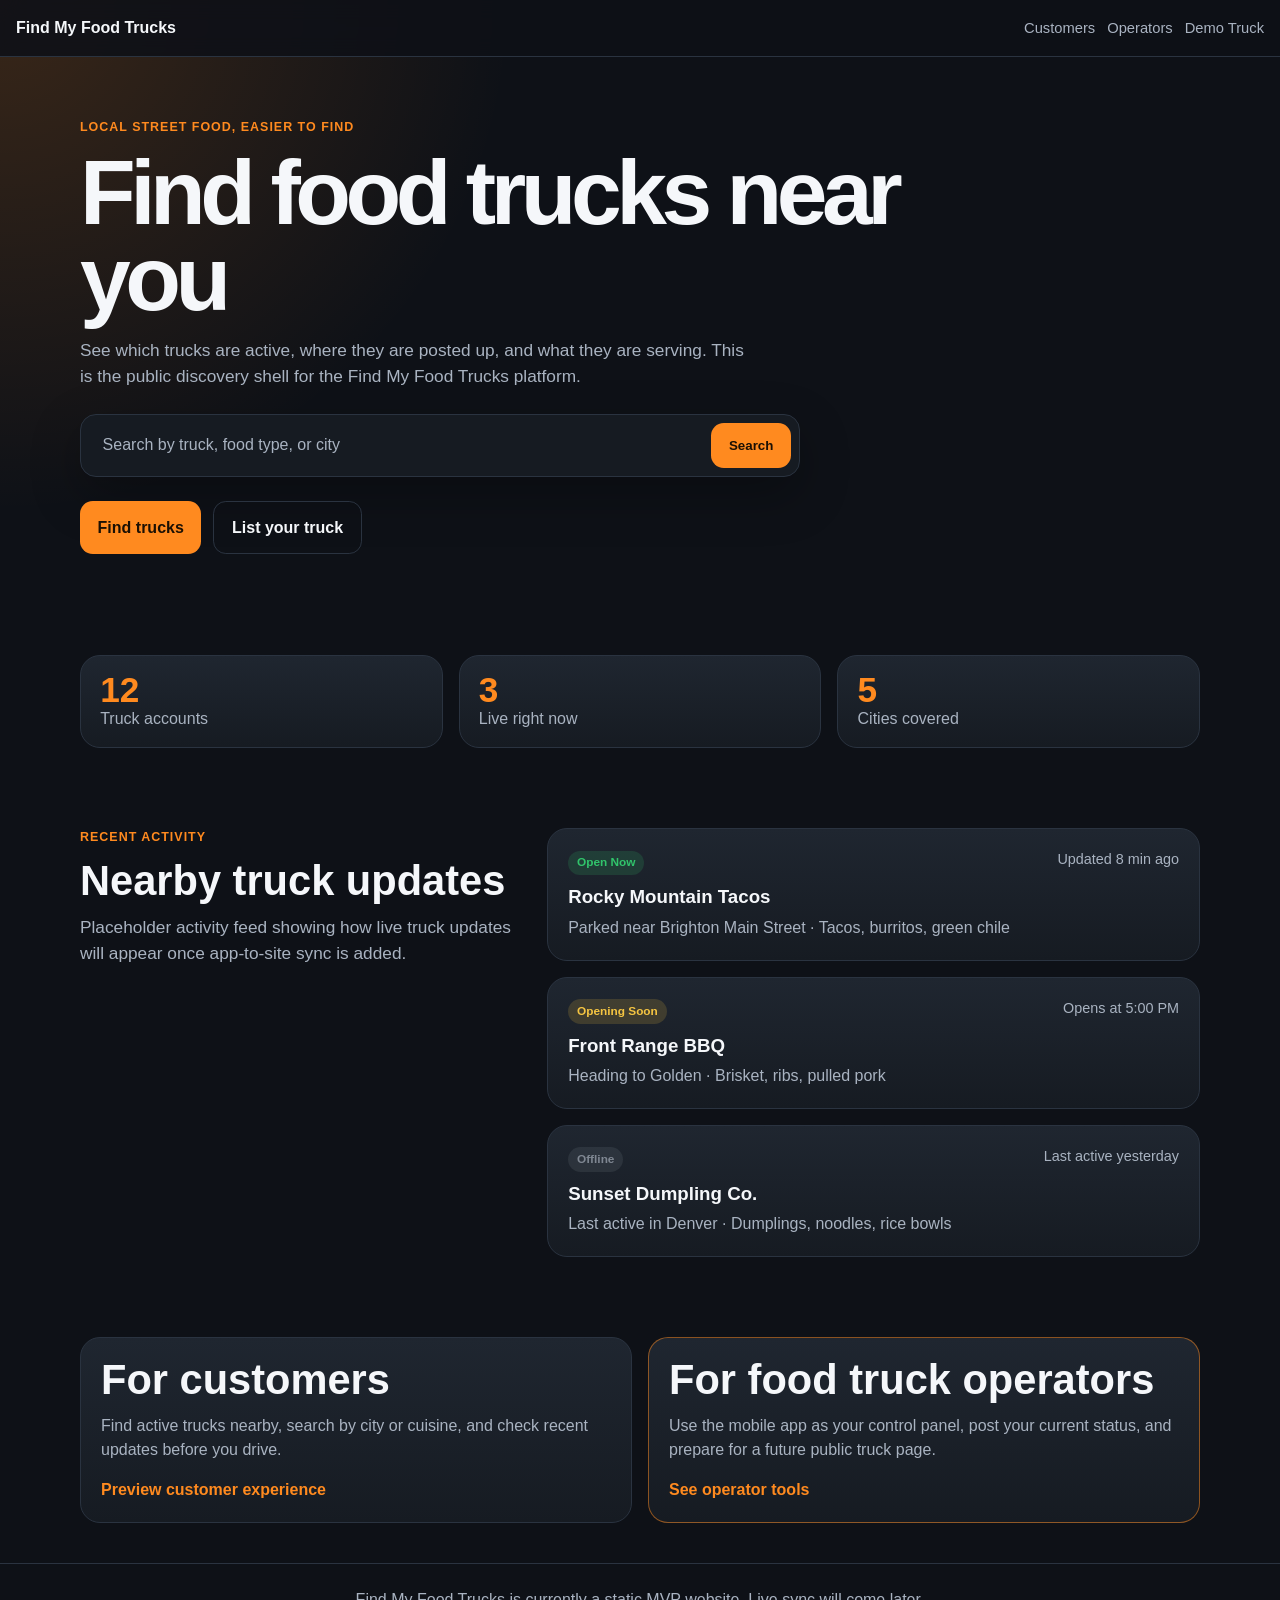
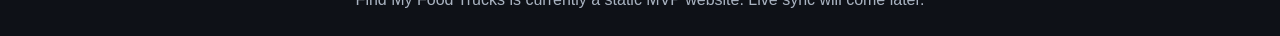
==== index.html @ 8c0d7467 "Initial static site build" ====
<!DOCTYPE html>
<html lang="en">
<head>
  <meta charset="UTF-8" />
  <meta name="viewport" content="width=device-width, initial-scale=1.0" />
  <title>Find My Food Trucks</title>
  <link rel="stylesheet" href="styles.css" />
</head>
<body>
  <header class="site-header">
    <a class="brand" href="index.html">Find My Food Trucks</a>

    <nav class="nav-links" aria-label="Main navigation">
      <a href="customers.html">Customers</a>
      <a href="operators.html">Operators</a>
      <a href="trucks/demo-truck.html">Demo Truck</a>
    </nav>
  </header>

  <main>
    <section class="hero section">
      <div class="hero-content">
        <p class="eyebrow">Local street food, easier to find</p>
        <h1>Find food trucks near you</h1>
        <p class="hero-text">
          See which trucks are active, where they are posted up, and what they are serving.
          This is the public discovery shell for the Find My Food Trucks platform.
        </p>

        <form class="search-card" action="#" method="get">
          <label for="truck-search" class="sr-only">Search food trucks</label>
          <input
            id="truck-search"
            type="search"
            placeholder="Search by truck, food type, or city"
          />
          <button type="submit">Search</button>
        </form>

        <div class="hero-actions">
          <a class="button primary" href="customers.html">Find trucks</a>
          <a class="button secondary" href="operators.html">List your truck</a>
        </div>
      </div>
    </section>

    <section class="stats section" aria-label="Platform stats">
      <article class="stat-card">
        <strong>12</strong>
        <span>Truck accounts</span>
      </article>
      <article class="stat-card">
        <strong>3</strong>
        <span>Live right now</span>
      </article>
      <article class="stat-card">
        <strong>5</strong>
        <span>Cities covered</span>
      </article>
    </section>

    <section class="section split-section">
      <div>
        <p class="eyebrow">Recent activity</p>
        <h2>Nearby truck updates</h2>
        <p class="section-text">
          Placeholder activity feed showing how live truck updates will appear once app-to-site sync is added.
        </p>
      </div>

      <div class="activity-list">
        <article class="activity-card">
          <div>
            <span class="status-badge open">Open Now</span>
            <h3><a href="trucks/demo-truck.html">Rocky Mountain Tacos</a></h3>
            <p>Parked near Brighton Main Street · Tacos, burritos, green chile</p>
          </div>
          <span class="activity-time">Updated 8 min ago</span>
        </article>

        <article class="activity-card">
          <div>
            <span class="status-badge soon">Opening Soon</span>
            <h3>Front Range BBQ</h3>
            <p>Heading to Golden · Brisket, ribs, pulled pork</p>
          </div>
          <span class="activity-time">Opens at 5:00 PM</span>
        </article>

        <article class="activity-card">
          <div>
            <span class="status-badge offline">Offline</span>
            <h3>Sunset Dumpling Co.</h3>
            <p>Last active in Denver · Dumplings, noodles, rice bowls</p>
          </div>
          <span class="activity-time">Last active yesterday</span>
        </article>
      </div>
    </section>

    <section class="section cta-grid">
      <article class="cta-card">
        <h2>For customers</h2>
        <p>
          Find active trucks nearby, search by city or cuisine, and check recent updates before you drive.
        </p>
        <a class="text-link" href="customers.html">Preview customer experience</a>
      </article>

      <article class="cta-card accent">
        <h2>For food truck operators</h2>
        <p>
          Use the mobile app as your control panel, post your current status, and prepare for a future public truck page.
        </p>
        <a class="text-link" href="operators.html">See operator tools</a>
      </article>
    </section>
  </main>

  <footer class="site-footer">
    <p>Find My Food Trucks is currently a static MVP website. Live sync will come later.</p>
  </footer>
</body>
</html>
---- styles.css ----
:root {
  --bg: #0e1117;
  --panel: #161b22;
  --panel-soft: #1f2630;
  --text: #f5f7fa;
  --muted: #a9b3c1;
  --line: #2a3340;
  --orange: #ff8a1f;
  --green: #31c46b;
  --yellow: #f5c542;
  --gray: #7f8792;
}

* {
  box-sizing: border-box;
}

body {
  margin: 0;
  font-family: Arial, Helvetica, sans-serif;
  background:
    radial-gradient(circle at top left, rgba(255, 138, 31, 0.18), transparent 32rem),
    var(--bg);
  color: var(--text);
  line-height: 1.5;
}

a {
  color: inherit;
}

.site-header {
  display: flex;
  justify-content: space-between;
  align-items: center;
  gap: 1rem;
  padding: 1rem;
  border-bottom: 1px solid var(--line);
  background: rgba(14, 17, 23, 0.88);
  position: sticky;
  top: 0;
  z-index: 10;
  backdrop-filter: blur(10px);
}

.brand {
  font-weight: 800;
  text-decoration: none;
}

.nav-links {
  display: flex;
  gap: 0.75rem;
  flex-wrap: wrap;
  justify-content: flex-end;
}

.nav-links a {
  color: var(--muted);
  text-decoration: none;
  font-size: 0.92rem;
}

.nav-links a:hover {
  color: var(--orange);
}

.section {
  width: min(1120px, calc(100% - 2rem));
  margin: 0 auto;
  padding: 2.5rem 0;
}

.hero {
  min-height: 62vh;
  display: flex;
  align-items: center;
}

.hero-content {
  max-width: 820px;
}

.eyebrow {
  color: var(--orange);
  font-weight: 700;
  text-transform: uppercase;
  letter-spacing: 0.08em;
  font-size: 0.78rem;
  margin: 0 0 0.75rem;
}

h1,
h2,
h3,
p {
  margin-top: 0;
}

h1 {
  font-size: clamp(2.6rem, 8vw, 5.7rem);
  line-height: 0.95;
  letter-spacing: -0.06em;
  margin-bottom: 1rem;
}

h2 {
  font-size: clamp(1.7rem, 4vw, 2.6rem);
  line-height: 1.05;
  margin-bottom: 0.75rem;
}

h3 {
  margin-bottom: 0.25rem;
}

.hero-text,
.section-text {
  color: var(--muted);
  max-width: 680px;
  font-size: 1.08rem;
}

.search-card {
  display: flex;
  gap: 0.5rem;
  padding: 0.5rem;
  background: var(--panel);
  border: 1px solid var(--line);
  border-radius: 1rem;
  max-width: 720px;
  margin: 1.5rem 0;
  box-shadow: 0 18px 50px rgba(0, 0, 0, 0.28);
}

.search-card input {
  flex: 1;
  min-width: 0;
  border: 0;
  outline: 0;
  background: transparent;
  color: var(--text);
  font-size: 1rem;
  padding: 0.85rem;
}

.search-card input::placeholder {
  color: var(--muted);
}

button,
.button {
  border: 0;
  border-radius: 0.8rem;
  padding: 0.85rem 1.1rem;
  font-weight: 800;
  cursor: pointer;
  text-decoration: none;
  display: inline-flex;
  align-items: center;
  justify-content: center;
}

button,
.button.primary {
  background: var(--orange);
  color: #1b1004;
}

button:hover,
.button.primary:hover {
  background: #ffa24d;
}

.button.secondary {
  background: transparent;
  color: var(--text);
  border: 1px solid var(--line);
}

.button.secondary:hover {
  border-color: var(--orange);
  color: var(--orange);
}

.hero-actions {
  display: flex;
  gap: 0.75rem;
  flex-wrap: wrap;
}

.stats {
  display: grid;
  grid-template-columns: repeat(3, 1fr);
  gap: 1rem;
}

.stat-card,
.activity-card,
.cta-card {
  background: linear-gradient(180deg, var(--panel-soft), var(--panel));
  border: 1px solid var(--line);
  border-radius: 1.25rem;
  padding: 1.25rem;
}

.stat-card {
  padding: 1rem 1.2rem;
}

.stat-card strong {
  display: block;
  font-size: 2.2rem;
  color: var(--orange);
  line-height: 1;
}

.stat-card span {
  color: var(--muted);
}

.split-section {
  display: grid;
  grid-template-columns: 0.8fr 1.2fr;
  gap: 2rem;
  align-items: start;
}

.activity-list {
  display: grid;
  gap: 1rem;
}

.activity-card {
  display: flex;
  justify-content: space-between;
  gap: 1rem;
}

.activity-card p {
  color: var(--muted);
  margin-bottom: 0;
}

.activity-card h3 a {
  text-decoration: none;
}

.activity-card h3 a:hover {
  color: var(--orange);
}

.activity-time {
  white-space: nowrap;
  color: var(--muted);
  font-size: 0.9rem;
}

.status-badge {
  display: inline-flex;
  width: fit-content;
  border-radius: 999px;
  padding: 0.22rem 0.55rem;
  font-size: 0.74rem;
  font-weight: 800;
  margin-bottom: 0.5rem;
}

.status-badge.open {
  background: rgba(49, 196, 107, 0.16);
  color: var(--green);
}

.status-badge.soon {
  background: rgba(245, 197, 66, 0.16);
  color: var(--yellow);
}

.status-badge.offline {
  background: rgba(127, 135, 146, 0.16);
  color: var(--gray);
}

.cta-grid {
  display: grid;
  grid-template-columns: repeat(2, 1fr);
  gap: 1rem;
}

.cta-card p {
  color: var(--muted);
}

.cta-card.accent {
  border-color: rgba(255, 138, 31, 0.5);
}

.text-link {
  color: var(--orange);
  font-weight: 800;
  text-decoration: none;
}

.text-link:hover {
  text-decoration: underline;
}

.truck-hero {
  display: grid;
  grid-template-columns: 1.1fr 0.9fr;
  gap: 2rem;
  align-items: center;
}

.truck-image-card {
  background: linear-gradient(180deg, var(--panel-soft), var(--panel));
  border: 1px solid var(--line);
  border-radius: 1.25rem;
  padding: 1rem;
  max-width: 360px;
  justify-self: end;
}

.truck-image-card img {
  display: block;
  width: 100%;
  max-height: 420px;
  object-fit: contain;
  border-radius: 1rem;
}

.truck-meta {
  color: var(--muted);
  margin: 1.25rem 0;
}

.truck-meta p {
  margin-bottom: 0.4rem;
}

.site-footer {
  border-top: 1px solid var(--line);
  padding: 1.5rem 1rem;
  color: var(--muted);
  text-align: center;
}

.site-footer p {
  margin: 0;
}

.sr-only {
  position: absolute;
  width: 1px;
  height: 1px;
  overflow: hidden;
  clip: rect(0, 0, 0, 0);
}

@media (max-width: 760px) {
  .site-header {
    align-items: flex-start;
    flex-direction: column;
  }

  .hero {
    min-height: auto;
  }

  .search-card {
    flex-direction: column;
  }

  .stats,
  .split-section,
  .cta-grid,
  .truck-hero {
    grid-template-columns: 1fr;
  }

  .activity-card {
    flex-direction: column;
  }

  .activity-time {
    white-space: normal;
  }

  .truck-image-card {
    max-width: 280px;
    justify-self: start;
  }
}
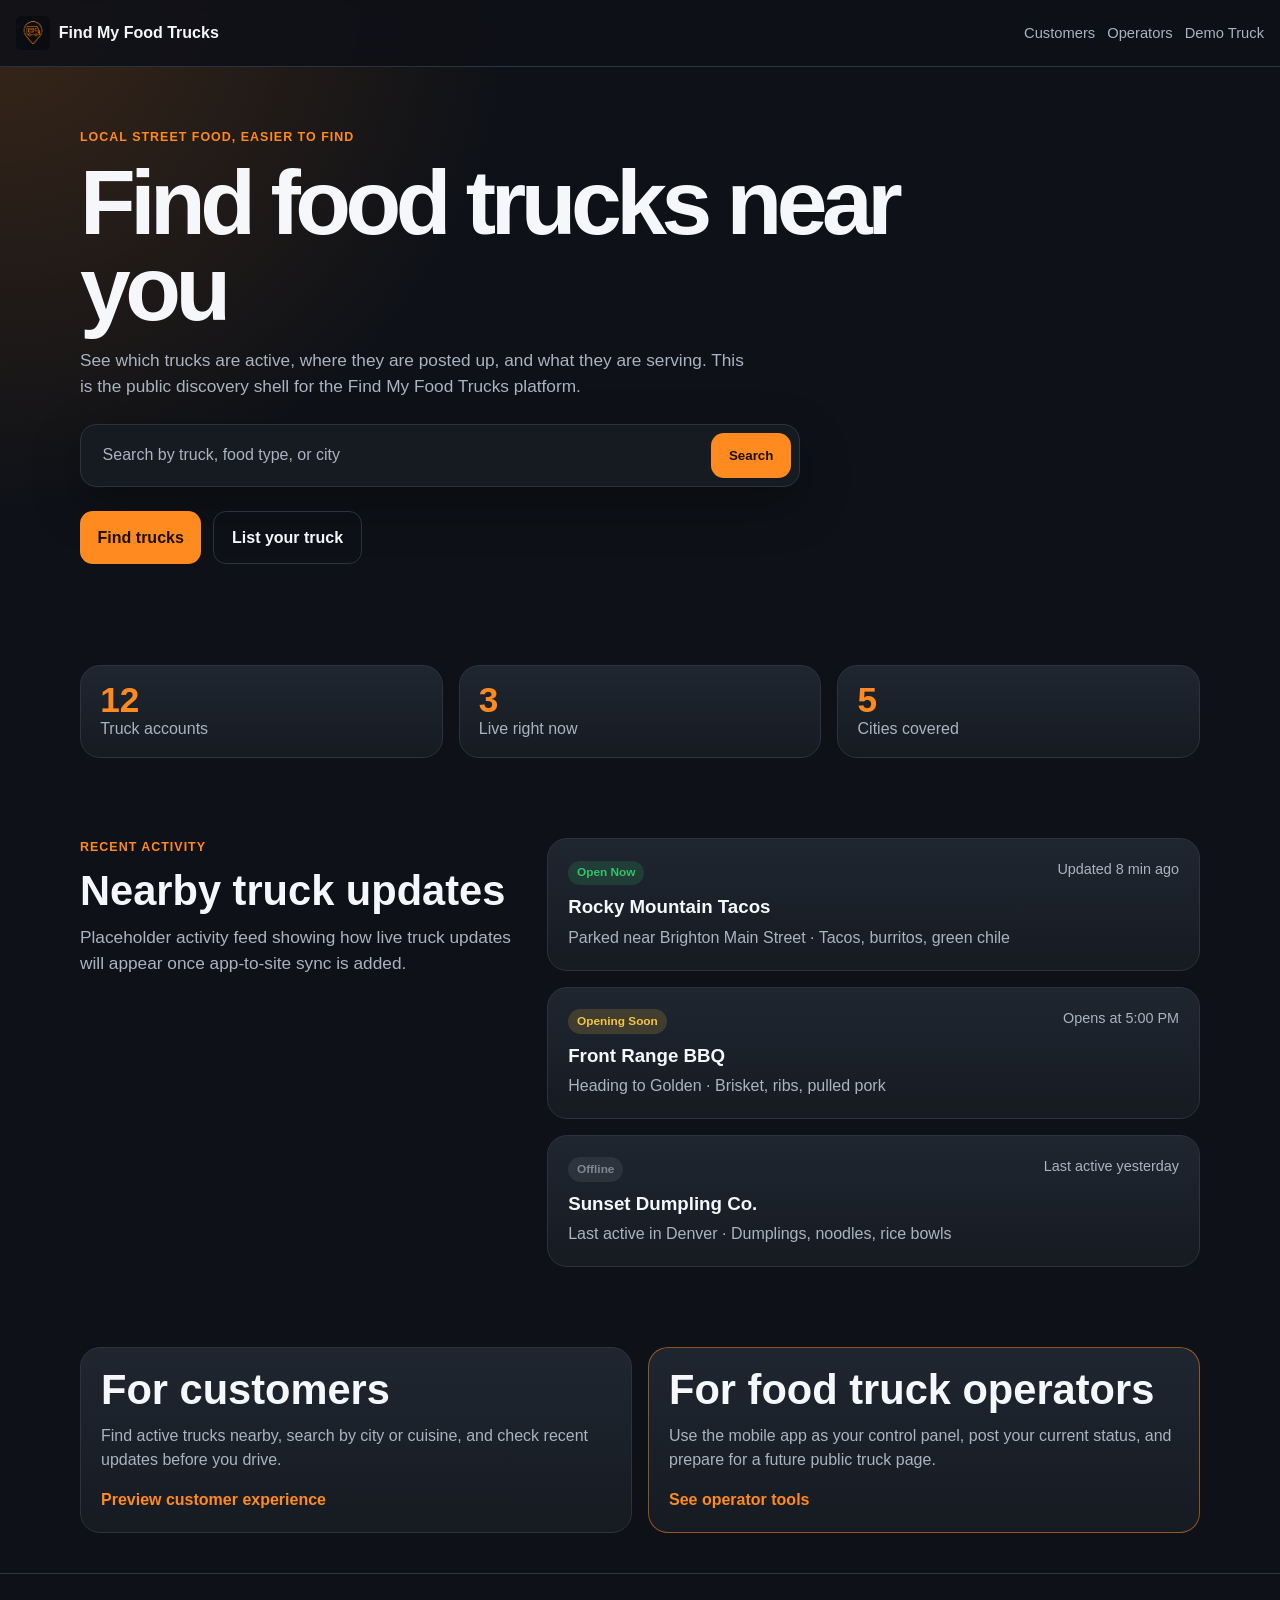
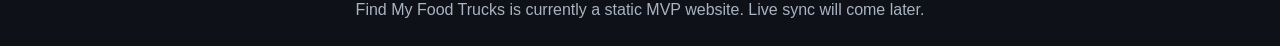
==== commit 328bcad8: "Add site logo and update demo truck location" ====
--- a/index.html
+++ b/index.html
@@ -8,7 +8,10 @@
 </head>
 <body>
   <header class="site-header">
-    <a class="brand" href="index.html">Find My Food Trucks</a>
+    <a class="brand brand-with-logo" href="index.html">
+  <img src="assets/Findmyfoodtrucklogo.png" alt="" />
+  <span>Find My Food Trucks</span>
+</a>
 
     <nav class="nav-links" aria-label="Main navigation">
       <a href="customers.html">Customers</a>
--- a/styles.css
+++ b/styles.css
@@ -48,6 +48,19 @@
   text-decoration: none;
 }
 
+.brand-with-logo {
+  display: inline-flex;
+  align-items: center;
+  gap: 0.55rem;
+}
+
+.brand-with-logo img {
+  width: 34px;
+  height: 34px;
+  object-fit: contain;
+  border-radius: 0.35rem;
+}
+
 .nav-links {
   display: flex;
   gap: 0.75rem;
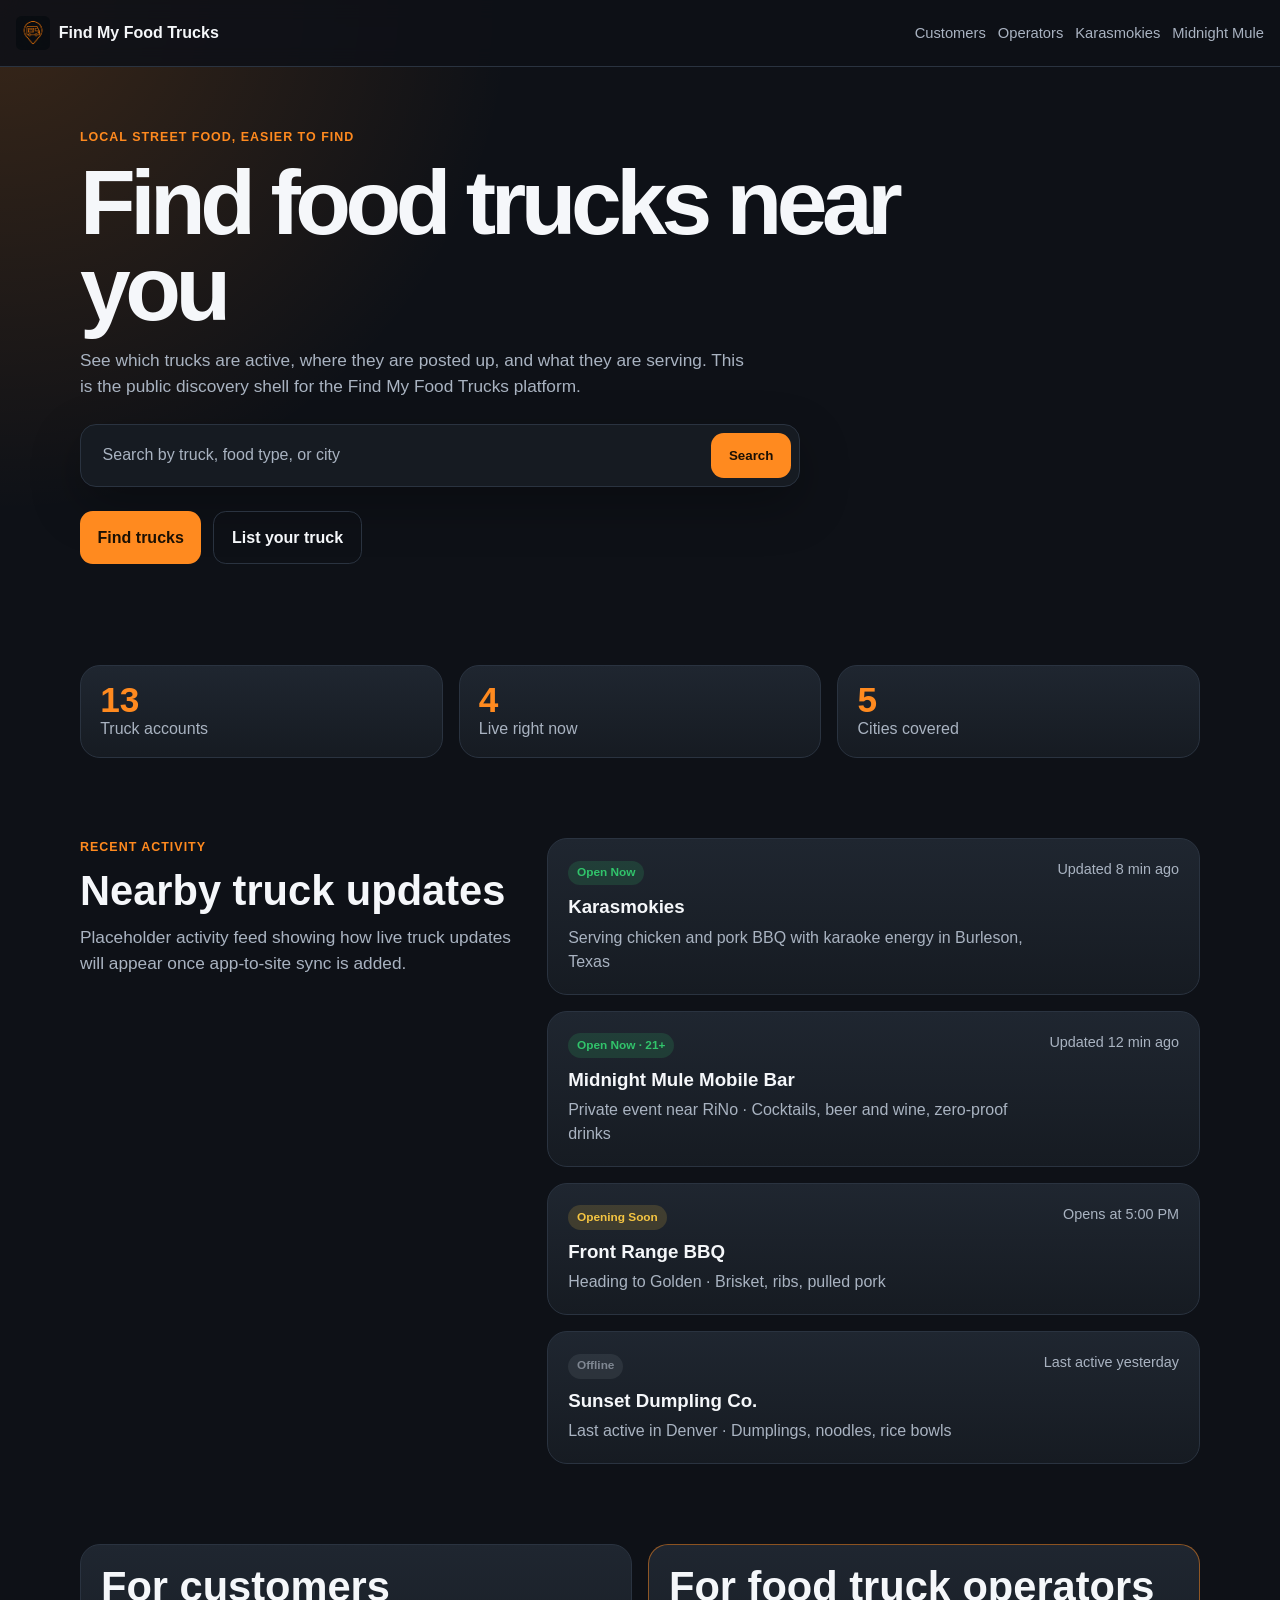
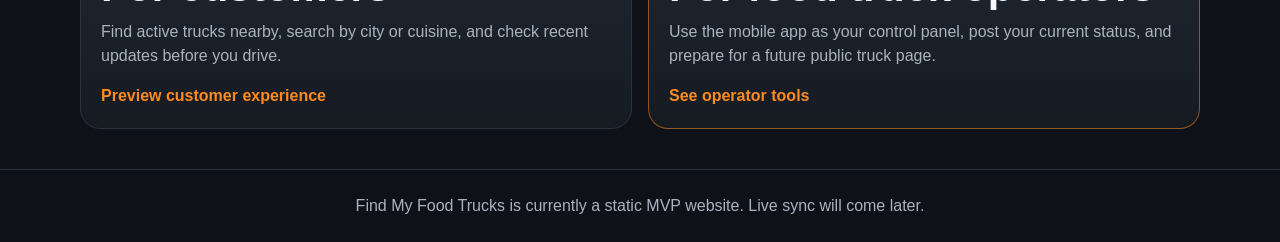
==== commit c861b361: "List Midnight Mule on the homepage" ====
--- a/index.html
+++ b/index.html
@@ -9,14 +9,15 @@
 <body>
   <header class="site-header">
     <a class="brand brand-with-logo" href="index.html">
-  <img src="assets/Findmyfoodtrucklogo.png" alt="" />
-  <span>Find My Food Trucks</span>
-</a>
+      <img src="assets/Findmyfoodtrucklogo.png" alt="" />
+      <span>Find My Food Trucks</span>
+    </a>
 
     <nav class="nav-links" aria-label="Main navigation">
       <a href="customers.html">Customers</a>
       <a href="operators.html">Operators</a>
-      <a href="trucks/demo-truck.html">Demo Truck</a>
+      <a href="trucks/demo-truck.html">Karasmokies</a>
+      <a href="trucks/midnight-mule.html">Midnight Mule</a>
     </nav>
   </header>
 
@@ -49,11 +50,11 @@
 
     <section class="stats section" aria-label="Platform stats">
       <article class="stat-card">
-        <strong>12</strong>
+        <strong>13</strong>
         <span>Truck accounts</span>
       </article>
       <article class="stat-card">
-        <strong>3</strong>
+        <strong>4</strong>
         <span>Live right now</span>
       </article>
       <article class="stat-card">
@@ -75,10 +76,19 @@
         <article class="activity-card">
           <div>
             <span class="status-badge open">Open Now</span>
-            <h3><a href="trucks/demo-truck.html">Rocky Mountain Tacos</a></h3>
-            <p>Parked near Brighton Main Street · Tacos, burritos, green chile</p>
+            <h3><a href="trucks/demo-truck.html">Karasmokies</a></h3>
+            <p>Serving chicken and pork BBQ with karaoke energy in Burleson, Texas</p>
           </div>
           <span class="activity-time">Updated 8 min ago</span>
+        </article>
+
+        <article class="activity-card">
+          <div>
+            <span class="status-badge open">Open Now · 21+</span>
+            <h3><a href="trucks/midnight-mule.html">Midnight Mule Mobile Bar</a></h3>
+            <p>Private event near RiNo · Cocktails, beer and wine, zero-proof drinks</p>
+          </div>
+          <span class="activity-time">Updated 12 min ago</span>
         </article>
 
         <article class="activity-card">
@@ -124,4 +134,4 @@
     <p>Find My Food Trucks is currently a static MVP website. Live sync will come later.</p>
   </footer>
 </body>
-</html>+</html>
--- a/styles.css
+++ b/styles.css
@@ -403,4 +403,25 @@
     max-width: 280px;
     justify-self: start;
   }
+}
+.site-header .brand-with-logo {
+  display: inline-flex;
+  align-items: center;
+  gap: 0.55rem;
+  max-width: fit-content;
+}
+
+.site-header .brand-with-logo img {
+  width: 34px !important;
+  height: 34px !important;
+  max-width: 34px !important;
+  max-height: 34px !important;
+  object-fit: contain;
+  display: block;
+  border-radius: 0.35rem;
+}
+
+.site-header .brand-with-logo span {
+  font-size: 1rem;
+  line-height: 1;
 }
